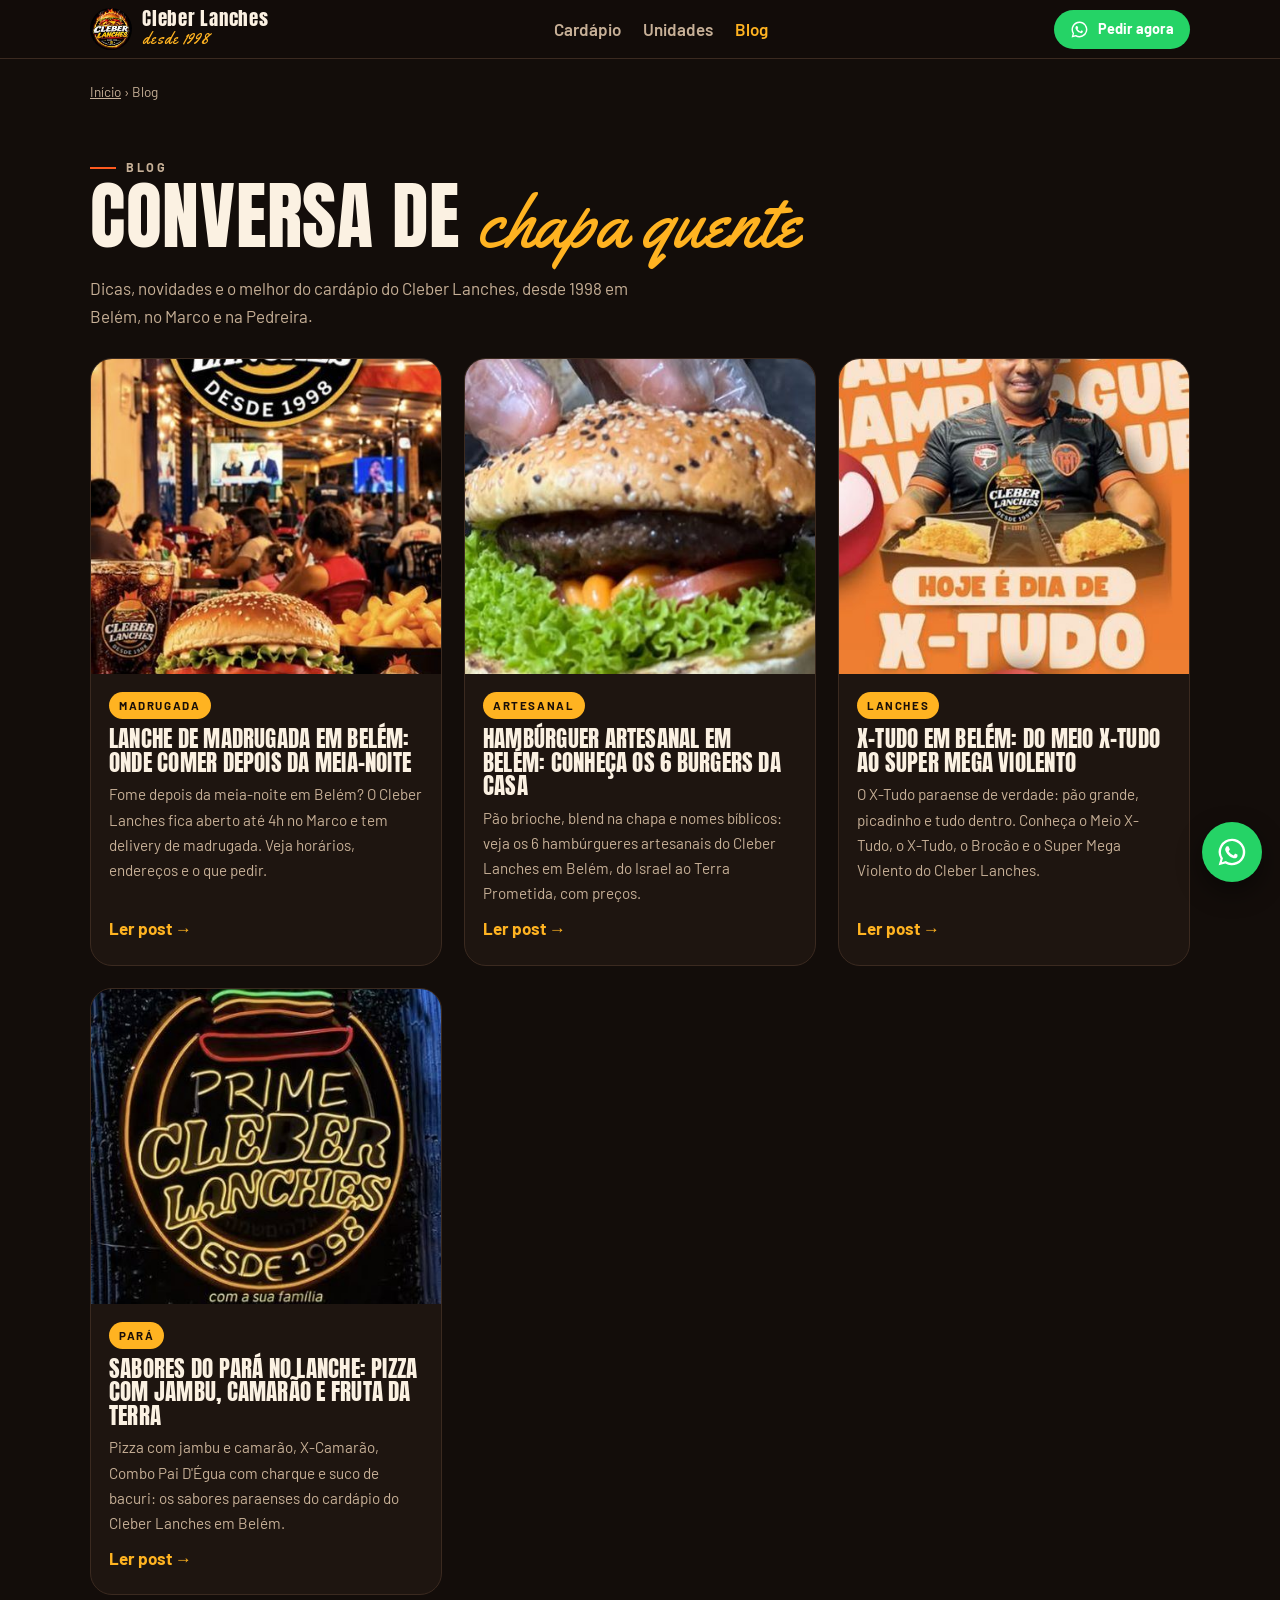
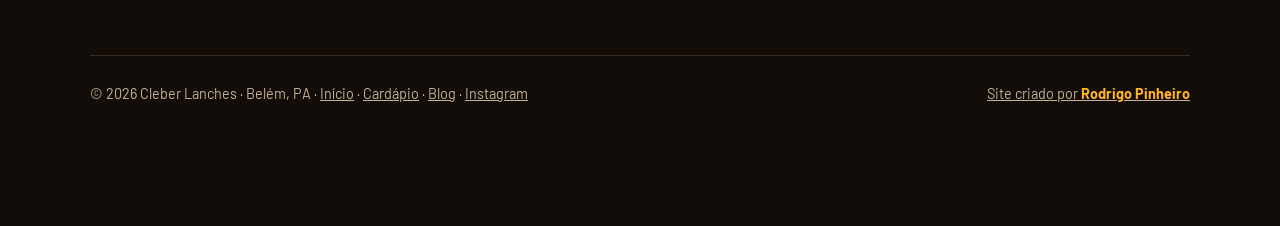
==== blog/index.html @ 635deb19 "Blog com 4 posts otimizados para SEO, links no menu e sitemap Co-Authored-By: Claude Opus 5.5 <norep" ====
<!doctype html><html lang="pt-BR"><head><meta charset="utf-8">
<script async src="https://www.googletagmanager.com/gtag/js?id=G-GJYD3EK0C2"></script>
<script>window.dataLayer=window.dataLayer||[];function gtag(){dataLayer.push(arguments);}gtag('js',new Date());gtag('config','G-GJYD3EK0C2');
document.addEventListener('click',function(e){var a=e.target.closest&&e.target.closest('a[href]');if(!a)return;var u=a.href;
if(/wa\.me\/5591982699855/.test(u)){gtag('event','clique_whatsapp_pedido',{texto:'blog: '+(a.textContent||'').trim().slice(0,50)});}
else if(/wa\.me\/5591991198584/.test(u)){gtag('event','clique_criador_site');}
else if(/google\.[^/]+\/maps/.test(u)){gtag('event','clique_como_chegar');}
else if(/instagram\.com/.test(u)){gtag('event','clique_instagram');}},true);</script>
<meta name="viewport" content="width=device-width,initial-scale=1,viewport-fit=cover"><meta name="theme-color" content="#130d0a">
<title>Blog do Cleber Lanches · Lanches, hambúrguer e sabores de Belém</title>
<meta name="description" content="Dicas de lanche de madrugada, hambúrguer artesanal, X-Tudo e sabores do Pará no blog do Cleber Lanches, desde 1998 em Belém.">
<meta name="keywords" content="blog Cleber Lanches, lanche Belém, hambúrguer Belém, lanche de madrugada Belém">
<meta name="robots" content="index,follow,max-image-preview:large">
<link rel="canonical" href="https://www.cleberlanches.com.br/blog/">
<link rel="icon" type="image/png" href="/favicon.png"><link rel="apple-touch-icon" href="/img/apple-touch-icon.png">
<meta property="og:type" content="website"><meta property="og:locale" content="pt_BR"><meta property="og:site_name" content="Cleber Lanches">
<meta property="og:title" content="Blog do Cleber Lanches · Lanches, hambúrguer e sabores de Belém"><meta property="og:description" content="Dicas de lanche de madrugada, hambúrguer artesanal, X-Tudo e sabores do Pará no blog do Cleber Lanches, desde 1998 em Belém.">
<meta property="og:url" content="https://www.cleberlanches.com.br/blog/"><meta property="og:image" content="https://www.cleberlanches.com.br/img/foto-13.jpg">
<meta name="twitter:card" content="summary_large_image">
<link rel="preconnect" href="https://fonts.googleapis.com"><link rel="preconnect" href="https://fonts.gstatic.com" crossorigin>
<link rel="stylesheet" href="https://fonts.googleapis.com/css2?family=Anton&family=Barlow:wght@400;600;700&family=Yellowtail&display=swap">
<link rel="stylesheet" href="/blog/blog.css">
<script type="application/ld+json">{"@context": "https://schema.org", "@type": "Blog", "name": "Blog do Cleber Lanches", "url": "https://www.cleberlanches.com.br/blog/", "publisher": {"@type": "Organization", "name": "Cleber Lanches", "logo": {"@type": "ImageObject", "url": "https://www.cleberlanches.com.br/img/logo.jpg"}}, "blogPost": [{"@type": "BlogPosting", "headline": "Lanche de madrugada em Belém: onde comer depois da meia-noite", "url": "https://www.cleberlanches.com.br/blog/lanche-de-madrugada-em-belem/", "datePublished": "2026-11-12"}, {"@type": "BlogPosting", "headline": "Hambúrguer artesanal em Belém: conheça os 6 burgers da casa", "url": "https://www.cleberlanches.com.br/blog/hamburguer-artesanal-em-belem/", "datePublished": "2026-11-12"}, {"@type": "BlogPosting", "headline": "X-Tudo em Belém: do Meio X-Tudo ao Super Mega Violento", "url": "https://www.cleberlanches.com.br/blog/x-tudo-em-belem/", "datePublished": "2026-11-12"}, {"@type": "BlogPosting", "headline": "Sabores do Pará no lanche: pizza com jambu, camarão e fruta da terra", "url": "https://www.cleberlanches.com.br/blog/sabores-do-para-pizza-com-jambu/", "datePublished": "2026-11-12"}]}</script>
</head><body>
<header><div class="wrap"><a class="brand" href="/"><img src="/img/logo-pequeno.jpg" width="160" height="160" alt=""><span>Cleber Lanches<small>desde 1998</small></span></a>
<nav class="top" aria-label="Seções"><a href="/#cardapio">Cardápio</a><a href="/#unidades">Unidades</a><a href="/blog/" aria-current="page">Blog</a></nav>
<a class="btn small wa" href="https://wa.me/5591982699855?text=Ol%C3%A1%21%20Vim%20pelo%20blog%20do%20Cleber%20Lanches%20e%20quero%20fazer%20um%20pedido." target="_blank" rel="noopener"><svg viewBox="0 0 24 24" aria-hidden="true" fill="currentColor"><path d="M12 2a10 10 0 0 0-8.6 15.1L2 22l5-1.3A10 10 0 1 0 12 2zm0 18.2c-1.5 0-3-.4-4.3-1.2l-.3-.2-3 .8.8-2.9-.2-.3A8.2 8.2 0 1 1 12 20.2zm4.5-6.1c-.2-.1-1.5-.7-1.7-.8-.2-.1-.4-.1-.6.1l-.8 1c-.1.2-.3.2-.5.1-1.4-.7-2.5-1.6-3.3-2.9-.2-.4.2-.4.7-1.3.1-.2 0-.3 0-.4l-.8-1.8c-.2-.5-.4-.4-.6-.4h-.5c-.2 0-.5.1-.7.3-.8.8-1 1.9-.6 3.1.6 1.6 1.7 3 3.1 4.1 1.5 1.1 2.9 1.5 3.8 1.5.8 0 1.6-.5 2-1.2.2-.5.2-1 .1-1.1-.1-.1-.3-.2-.6-.3z"/></svg>Pedir agora</a></div></header>
<main class="wrap"><p class="crumbs"><a href="/">Início</a> › Blog</p>
<div class="bhead"><p class="eyebrow">Blog</p><h1>Conversa de <span class="s">chapa quente</span></h1>
<p>Dicas, novidades e o melhor do cardápio do Cleber Lanches, desde 1998 em Belém, no Marco e na Pedreira.</p></div>
<div class="grid"><a class="card" href="/blog/lanche-de-madrugada-em-belem/"><img src="/img/foto-13.jpg" alt="Salão do Cleber Lanches cheio à noite em Belém" loading="lazy" width="420" height="315"><div class="t"><span class="tag">Madrugada</span><h2>Lanche de madrugada em Belém: onde comer depois da meia-noite</h2><p>Fome depois da meia-noite em Belém? O Cleber Lanches fica aberto até 4h no Marco e tem delivery de madrugada. Veja horários, endereços e o que pedir.</p><span class="more">Ler post →</span></div></a><a class="card" href="/blog/hamburguer-artesanal-em-belem/"><img src="/img/foto-12.jpg" alt="Hambúrguer artesanal do Cleber Lanches" loading="lazy" width="420" height="315"><div class="t"><span class="tag">Artesanal</span><h2>Hambúrguer artesanal em Belém: conheça os 6 burgers da casa</h2><p>Pão brioche, blend na chapa e nomes bíblicos: veja os 6 hambúrgueres artesanais do Cleber Lanches em Belém, do Israel ao Terra Prometida, com preços.</p><span class="more">Ler post →</span></div></a><a class="card" href="/blog/x-tudo-em-belem/"><img src="/img/foto-04.jpg" alt="Cleber segurando X-Tudo, hoje é dia de X-Tudo" loading="lazy" width="420" height="315"><div class="t"><span class="tag">Lanches</span><h2>X-Tudo em Belém: do Meio X-Tudo ao Super Mega Violento</h2><p>O X-Tudo paraense de verdade: pão grande, picadinho e tudo dentro. Conheça o Meio X-Tudo, o X-Tudo, o Brocão e o Super Mega Violento do Cleber Lanches.</p><span class="more">Ler post →</span></div></a><a class="card" href="/blog/sabores-do-para-pizza-com-jambu/"><img src="/img/foto-15.jpg" alt="Letreiro neon do Cleber Lanches" loading="lazy" width="420" height="315"><div class="t"><span class="tag">Pará</span><h2>Sabores do Pará no lanche: pizza com jambu, camarão e fruta da terra</h2><p>Pizza com jambu e camarão, X-Camarão, Combo Pai D&#x27;Égua com charque e suco de bacuri: os sabores paraenses do cardápio do Cleber Lanches em Belém.</p><span class="more">Ler post →</span></div></a></div></main><footer class="wrap"><span>© 2026 Cleber Lanches · Belém, PA · <a href="/">Início</a> · <a href="/#cardapio">Cardápio</a> · <a href="/blog/">Blog</a> · <a href="https://www.instagram.com/cleberlanchess?psln=OGtlM3A2dGRmdnAw" target="_blank" rel="noopener">Instagram</a></span>
<a href="https://wa.me/5591991198584?text=Ol%C3%A1%21%20Vim%20atrav%C3%A9s%20do%20site%20do%20Cleb%C3%A3o%2C%20do%20Cleber%20Lanches%2C%20e%20gostaria%20de%20fazer%20um%20or%C3%A7amento." target="_blank" rel="noopener">Site criado por <b>Rodrigo Pinheiro</b></a></footer>
<a class="fab" href="https://wa.me/5591982699855?text=Ol%C3%A1%21%20Vim%20pelo%20blog%20do%20Cleber%20Lanches%20e%20quero%20fazer%20um%20pedido." target="_blank" rel="noopener" aria-label="Pedir pelo WhatsApp"><svg viewBox="0 0 24 24" aria-hidden="true" fill="currentColor"><path d="M12 2a10 10 0 0 0-8.6 15.1L2 22l5-1.3A10 10 0 1 0 12 2zm0 18.2c-1.5 0-3-.4-4.3-1.2l-.3-.2-3 .8.8-2.9-.2-.3A8.2 8.2 0 1 1 12 20.2zm4.5-6.1c-.2-.1-1.5-.7-1.7-.8-.2-.1-.4-.1-.6.1l-.8 1c-.1.2-.3.2-.5.1-1.4-.7-2.5-1.6-3.3-2.9-.2-.4.2-.4.7-1.3.1-.2 0-.3 0-.4l-.8-1.8c-.2-.5-.4-.4-.6-.4h-.5c-.2 0-.5.1-.7.3-.8.8-1 1.9-.6 3.1.6 1.6 1.7 3 3.1 4.1 1.5 1.1 2.9 1.5 3.8 1.5.8 0 1.6-.5 2-1.2.2-.5.2-1 .1-1.1-.1-.1-.3-.2-.6-.3z"/></svg></a>
</body></html>
---- blog/blog.css ----
:root{--bg:#130d0a;--panel:#1e1510;--panel2:#281c15;--line:#3b2a20;--fg:#fbf1e2;--muted:#c7b097;--amber:#ffb321;--flame:#ff5a1f;--wa:#25d366;
--display:"Anton","Impact","Arial Narrow Bold",sans-serif;--body:"Barlow","Helvetica Neue",Arial,sans-serif;--script:"Yellowtail","Brush Script MT",cursive;color-scheme:dark}
*{box-sizing:border-box}html{overflow-x:clip}
body{margin:0;background:var(--bg);color:var(--fg);font:400 17px/1.65 var(--body);-webkit-font-smoothing:antialiased;padding:0 max(16px,env(safe-area-inset-left,0px))}
a{color:var(--amber)}img{max-width:100%;display:block}
.wrap{max-width:1100px;margin:0 auto}
header{position:sticky;top:0;z-index:20;margin:0 calc(-1*max(16px,env(safe-area-inset-left,0px)));padding:8px max(16px,env(safe-area-inset-left,0px));background:rgba(19,13,10,.94);backdrop-filter:blur(10px);-webkit-backdrop-filter:blur(10px);border-bottom:1px solid var(--line)}
header .wrap{display:flex;align-items:center;justify-content:space-between;gap:12px}
.brand{display:flex;align-items:center;gap:10px;text-decoration:none;color:var(--fg)}.brand img{width:42px;height:42px;border-radius:50%}
.brand span{font:400 1.2rem/1 var(--display);letter-spacing:.04em}.brand small{display:block;font:1rem var(--script);color:var(--amber)}
nav.top{display:flex;gap:22px}nav.top a{color:var(--muted);text-decoration:none;font-weight:600}nav.top a:hover,nav.top a[aria-current]{color:var(--amber)}
@media(max-width:720px){nav.top{display:none}}
.btn{display:inline-flex;align-items:center;gap:9px;padding:13px 22px;border-radius:999px;background:var(--amber);color:#1a0f08;font:700 1rem/1 var(--body);text-decoration:none}
.btn.small{padding:10px 16px;font-size:.9rem}.btn svg{width:19px;height:19px}.btn.wa{background:var(--wa);color:#fff}
h1,h2,h3{font-family:var(--display);font-weight:400;text-transform:uppercase;letter-spacing:.01em;line-height:1.02;margin:0}
.eyebrow{font-weight:700;font-size:.78rem;letter-spacing:.22em;text-transform:uppercase;color:var(--amber);display:flex;align-items:center;gap:10px;margin:0 0 12px}
.eyebrow::before{content:"";width:26px;height:2px;background:var(--flame)}
.crumbs{font-size:.85rem;color:var(--muted);margin:22px 0 0}.crumbs a{color:var(--muted)}
/* listagem */
.bhead{padding:40px 0 28px}.bhead h1{font-size:clamp(2.6rem,9vw,4.6rem)}.bhead h1 .s{font-family:var(--script);text-transform:none;color:var(--amber)}
.bhead p{color:var(--muted);max-width:56ch;margin:14px 0 0}
.grid{display:grid;grid-template-columns:repeat(auto-fill,minmax(260px,1fr));gap:22px;padding-bottom:60px}
.card{background:var(--panel);border:1px solid var(--line);border-radius:22px;overflow:hidden;text-decoration:none;color:var(--fg);display:flex;flex-direction:column;transition:transform .25s,border-color .25s}
.card:hover{transform:translateY(-4px);border-color:var(--amber)}
.card img{aspect-ratio:4/3;object-fit:cover;width:100%}
.card .t{padding:18px 18px 22px;display:flex;flex-direction:column;gap:8px;flex:1}
.card h2{font-size:1.45rem}.card p{color:var(--muted);font-size:.95rem;margin:0}
.tag{align-self:flex-start;font-size:.72rem;font-weight:700;letter-spacing:.14em;text-transform:uppercase;color:#1a0f08;background:var(--amber);border-radius:999px;padding:4px 10px}
.more{margin-top:auto;font-weight:700;color:var(--amber)}
/* post */
article{max-width:740px;margin:0 auto;padding-bottom:30px}
.ahead{padding:26px 0 22px}.ahead h1{font-size:clamp(2.2rem,7.5vw,3.6rem)}
.meta{color:var(--muted);font-size:.9rem;margin-top:14px}
.cover{border-radius:22px;overflow:hidden;border:1px solid var(--line);margin-bottom:28px}.cover img{width:100%;aspect-ratio:16/10;object-fit:cover}
article .lead{font-size:1.2rem;color:var(--fg)}
article h2{font-size:clamp(1.6rem,5vw,2.1rem);margin:38px 0 12px;color:var(--fg)}
article p,article li{color:#e9dcc8}article p{margin:0 0 16px}
article ul,article ol{padding-left:1.2em;margin:0 0 18px}article li{margin:0 0 10px}
article li::marker{color:var(--amber)}
.cta{margin:36px 0;padding:28px 22px;border-radius:24px;text-align:center;border:1px solid var(--line);background:radial-gradient(120% 90% at 50% 0%,rgba(255,90,31,.32),transparent 60%),var(--panel)}
.cta h2{margin:0 0 6px;font-size:2rem}.cta p{color:var(--muted);margin:0 0 18px}.cta .b{display:flex;gap:10px;flex-wrap:wrap;justify-content:center}
.faq h2{margin-top:10px}.faq details{border:1px solid var(--line);border-radius:16px;background:var(--panel);padding:14px 18px;margin-bottom:10px}
.faq summary{cursor:pointer;font-weight:700}.faq details p{margin:10px 0 0;color:var(--muted)}
.rel{max-width:740px;margin:0 auto 50px}.rel h2{font-size:1.6rem;margin-bottom:14px}
.rel .grid{grid-template-columns:repeat(auto-fill,minmax(210px,1fr));padding:0}.rel .card h2{font-size:1.15rem}
footer{border-top:1px solid var(--line);padding:26px 0 120px;color:var(--muted);font-size:.9rem;display:flex;flex-wrap:wrap;gap:10px 22px;justify-content:space-between}
footer a{color:var(--muted)}footer b{color:var(--amber)}
.fab{position:fixed;right:18px;bottom:calc(18px + env(safe-area-inset-bottom,0px));z-index:25;width:60px;height:60px;border-radius:50%;background:var(--wa);color:#fff;display:grid;place-items:center;box-shadow:0 10px 26px rgba(0,0,0,.45)}
.fab svg{width:32px;height:32px}
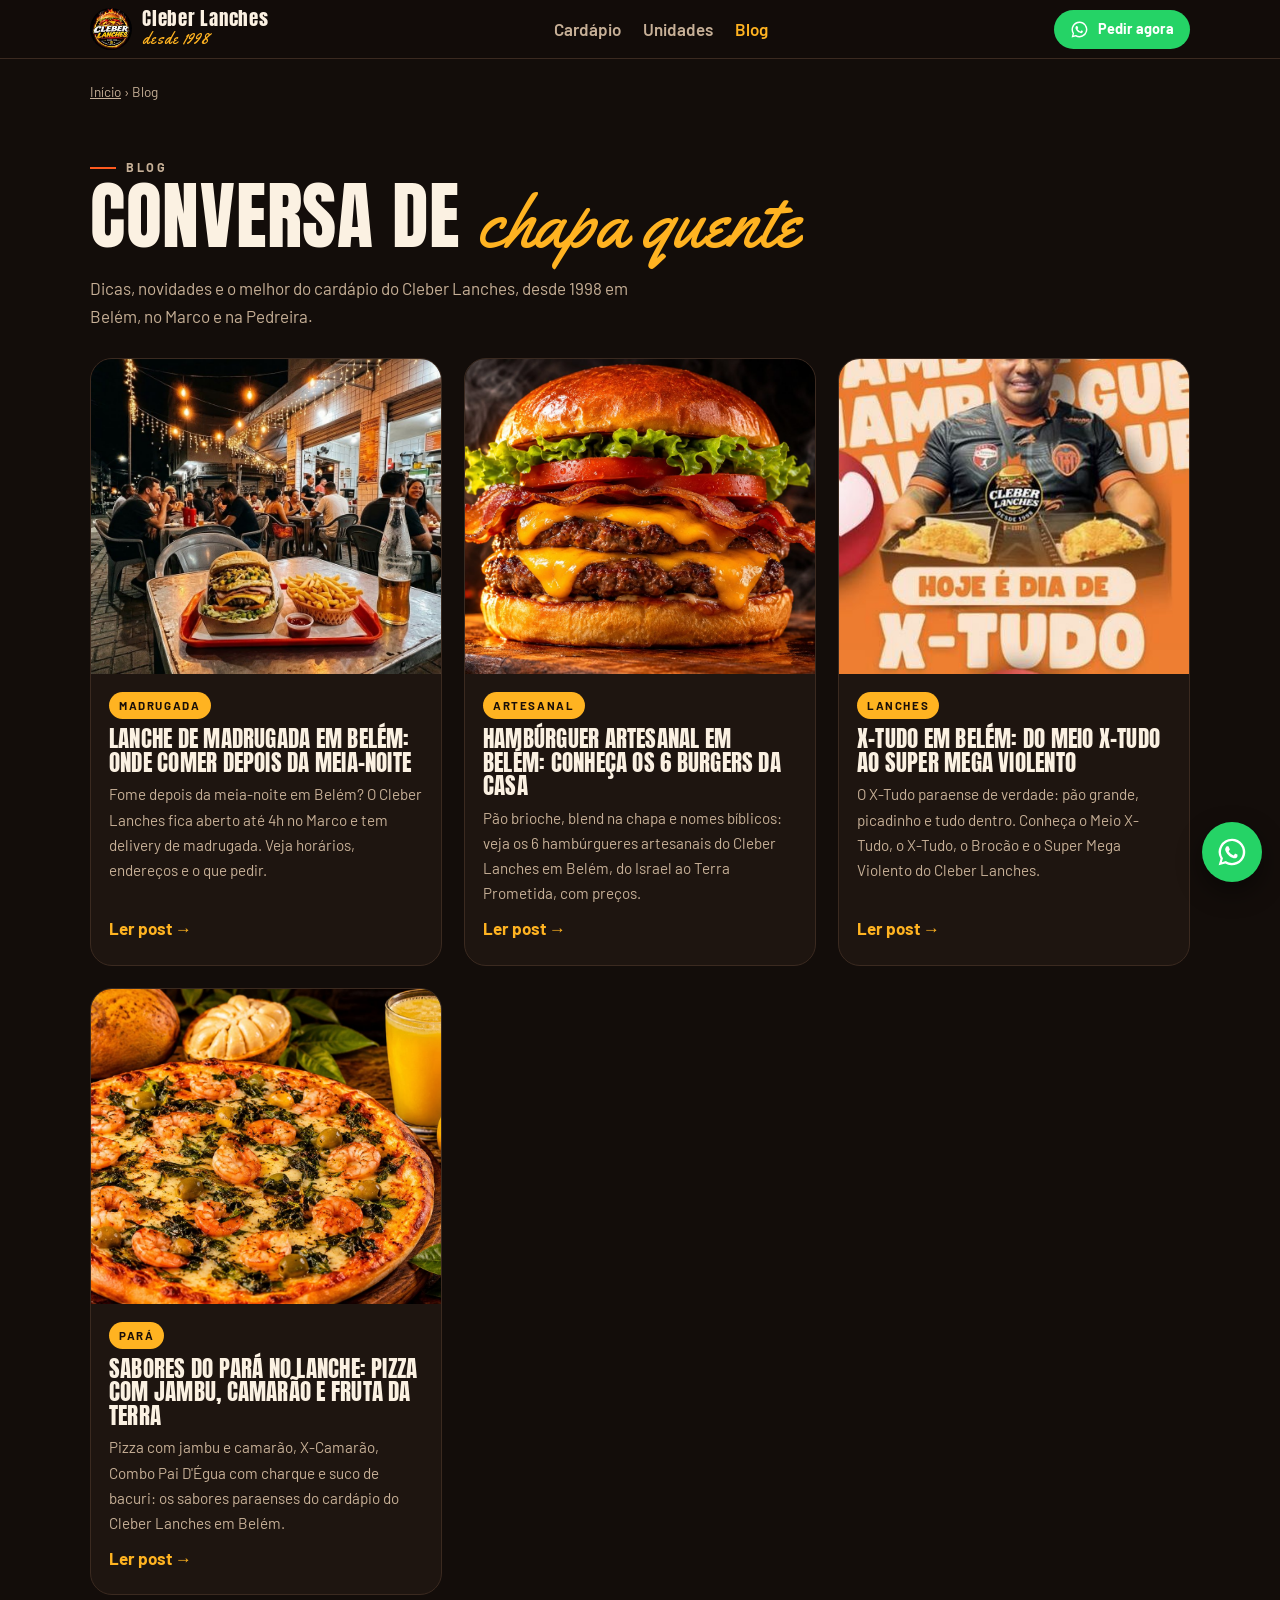
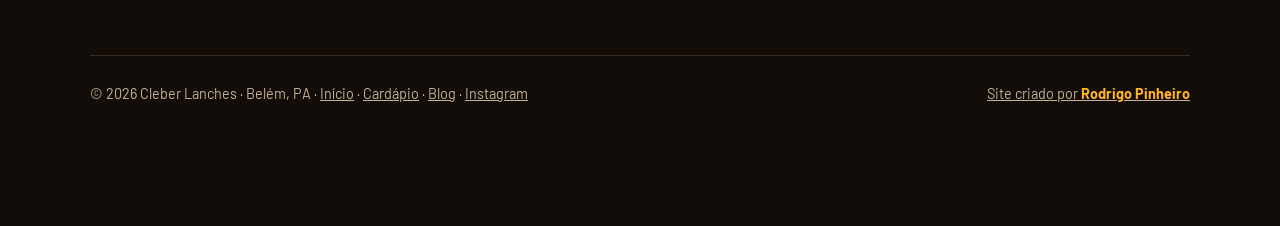
==== commit d54c8b56: "Fotos novas de capa nos posts do blog Co-Authored-By: Claude Opus 5.5 <noreply@anthropic.com> Claude" ====
--- a/blog/index.html
+++ b/blog/index.html
@@ -15,7 +15,7 @@
 <link rel="icon" type="image/png" href="/favicon.png"><link rel="apple-touch-icon" href="/img/apple-touch-icon.png">
 <meta property="og:type" content="website"><meta property="og:locale" content="pt_BR"><meta property="og:site_name" content="Cleber Lanches">
 <meta property="og:title" content="Blog do Cleber Lanches · Lanches, hambúrguer e sabores de Belém"><meta property="og:description" content="Dicas de lanche de madrugada, hambúrguer artesanal, X-Tudo e sabores do Pará no blog do Cleber Lanches, desde 1998 em Belém.">
-<meta property="og:url" content="https://www.cleberlanches.com.br/blog/"><meta property="og:image" content="https://www.cleberlanches.com.br/img/foto-13.jpg">
+<meta property="og:url" content="https://www.cleberlanches.com.br/blog/"><meta property="og:image" content="https://www.cleberlanches.com.br/img/blog-madrugada.jpg">
 <meta name="twitter:card" content="summary_large_image">
 <link rel="preconnect" href="https://fonts.googleapis.com"><link rel="preconnect" href="https://fonts.gstatic.com" crossorigin>
 <link rel="stylesheet" href="https://fonts.googleapis.com/css2?family=Anton&family=Barlow:wght@400;600;700&family=Yellowtail&display=swap">
@@ -28,7 +28,7 @@
 <main class="wrap"><p class="crumbs"><a href="/">Início</a> › Blog</p>
 <div class="bhead"><p class="eyebrow">Blog</p><h1>Conversa de <span class="s">chapa quente</span></h1>
 <p>Dicas, novidades e o melhor do cardápio do Cleber Lanches, desde 1998 em Belém, no Marco e na Pedreira.</p></div>
-<div class="grid"><a class="card" href="/blog/lanche-de-madrugada-em-belem/"><img src="/img/foto-13.jpg" alt="Salão do Cleber Lanches cheio à noite em Belém" loading="lazy" width="420" height="315"><div class="t"><span class="tag">Madrugada</span><h2>Lanche de madrugada em Belém: onde comer depois da meia-noite</h2><p>Fome depois da meia-noite em Belém? O Cleber Lanches fica aberto até 4h no Marco e tem delivery de madrugada. Veja horários, endereços e o que pedir.</p><span class="more">Ler post →</span></div></a><a class="card" href="/blog/hamburguer-artesanal-em-belem/"><img src="/img/foto-12.jpg" alt="Hambúrguer artesanal do Cleber Lanches" loading="lazy" width="420" height="315"><div class="t"><span class="tag">Artesanal</span><h2>Hambúrguer artesanal em Belém: conheça os 6 burgers da casa</h2><p>Pão brioche, blend na chapa e nomes bíblicos: veja os 6 hambúrgueres artesanais do Cleber Lanches em Belém, do Israel ao Terra Prometida, com preços.</p><span class="more">Ler post →</span></div></a><a class="card" href="/blog/x-tudo-em-belem/"><img src="/img/foto-04.jpg" alt="Cleber segurando X-Tudo, hoje é dia de X-Tudo" loading="lazy" width="420" height="315"><div class="t"><span class="tag">Lanches</span><h2>X-Tudo em Belém: do Meio X-Tudo ao Super Mega Violento</h2><p>O X-Tudo paraense de verdade: pão grande, picadinho e tudo dentro. Conheça o Meio X-Tudo, o X-Tudo, o Brocão e o Super Mega Violento do Cleber Lanches.</p><span class="more">Ler post →</span></div></a><a class="card" href="/blog/sabores-do-para-pizza-com-jambu/"><img src="/img/foto-15.jpg" alt="Letreiro neon do Cleber Lanches" loading="lazy" width="420" height="315"><div class="t"><span class="tag">Pará</span><h2>Sabores do Pará no lanche: pizza com jambu, camarão e fruta da terra</h2><p>Pizza com jambu e camarão, X-Camarão, Combo Pai D&#x27;Égua com charque e suco de bacuri: os sabores paraenses do cardápio do Cleber Lanches em Belém.</p><span class="more">Ler post →</span></div></a></div></main><footer class="wrap"><span>© 2026 Cleber Lanches · Belém, PA · <a href="/">Início</a> · <a href="/#cardapio">Cardápio</a> · <a href="/blog/">Blog</a> · <a href="https://www.instagram.com/cleberlanchess?psln=OGtlM3A2dGRmdnAw" target="_blank" rel="noopener">Instagram</a></span>
+<div class="grid"><a class="card" href="/blog/lanche-de-madrugada-em-belem/"><img src="/img/blog-madrugada.jpg" alt="Lanche com batata frita e cerveja em mesa na calçada à noite em Belém" loading="lazy" width="420" height="315"><div class="t"><span class="tag">Madrugada</span><h2>Lanche de madrugada em Belém: onde comer depois da meia-noite</h2><p>Fome depois da meia-noite em Belém? O Cleber Lanches fica aberto até 4h no Marco e tem delivery de madrugada. Veja horários, endereços e o que pedir.</p><span class="more">Ler post →</span></div></a><a class="card" href="/blog/hamburguer-artesanal-em-belem/"><img src="/img/blog-hamburguer-artesanal.jpg" alt="Hambúrguer artesanal no pão brioche com 2 blends, cheddar e bacon" loading="lazy" width="420" height="315"><div class="t"><span class="tag">Artesanal</span><h2>Hambúrguer artesanal em Belém: conheça os 6 burgers da casa</h2><p>Pão brioche, blend na chapa e nomes bíblicos: veja os 6 hambúrgueres artesanais do Cleber Lanches em Belém, do Israel ao Terra Prometida, com preços.</p><span class="more">Ler post →</span></div></a><a class="card" href="/blog/x-tudo-em-belem/"><img src="/img/foto-04.jpg" alt="Cleber segurando X-Tudo, hoje é dia de X-Tudo" loading="lazy" width="420" height="315"><div class="t"><span class="tag">Lanches</span><h2>X-Tudo em Belém: do Meio X-Tudo ao Super Mega Violento</h2><p>O X-Tudo paraense de verdade: pão grande, picadinho e tudo dentro. Conheça o Meio X-Tudo, o X-Tudo, o Brocão e o Super Mega Violento do Cleber Lanches.</p><span class="more">Ler post →</span></div></a><a class="card" href="/blog/sabores-do-para-pizza-com-jambu/"><img src="/img/blog-pizza-jambu.jpg" alt="Pizza com jambu e camarão e suco de bacuri" loading="lazy" width="420" height="315"><div class="t"><span class="tag">Pará</span><h2>Sabores do Pará no lanche: pizza com jambu, camarão e fruta da terra</h2><p>Pizza com jambu e camarão, X-Camarão, Combo Pai D&#x27;Égua com charque e suco de bacuri: os sabores paraenses do cardápio do Cleber Lanches em Belém.</p><span class="more">Ler post →</span></div></a></div></main><footer class="wrap"><span>© 2026 Cleber Lanches · Belém, PA · <a href="/">Início</a> · <a href="/#cardapio">Cardápio</a> · <a href="/blog/">Blog</a> · <a href="https://www.instagram.com/cleberlanchess?psln=OGtlM3A2dGRmdnAw" target="_blank" rel="noopener">Instagram</a></span>
 <a href="https://wa.me/5591991198584?text=Ol%C3%A1%21%20Vim%20atrav%C3%A9s%20do%20site%20do%20Cleb%C3%A3o%2C%20do%20Cleber%20Lanches%2C%20e%20gostaria%20de%20fazer%20um%20or%C3%A7amento." target="_blank" rel="noopener">Site criado por <b>Rodrigo Pinheiro</b></a></footer>
 <a class="fab" href="https://wa.me/5591982699855?text=Ol%C3%A1%21%20Vim%20pelo%20blog%20do%20Cleber%20Lanches%20e%20quero%20fazer%20um%20pedido." target="_blank" rel="noopener" aria-label="Pedir pelo WhatsApp"><svg viewBox="0 0 24 24" aria-hidden="true" fill="currentColor"><path d="M12 2a10 10 0 0 0-8.6 15.1L2 22l5-1.3A10 10 0 1 0 12 2zm0 18.2c-1.5 0-3-.4-4.3-1.2l-.3-.2-3 .8.8-2.9-.2-.3A8.2 8.2 0 1 1 12 20.2zm4.5-6.1c-.2-.1-1.5-.7-1.7-.8-.2-.1-.4-.1-.6.1l-.8 1c-.1.2-.3.2-.5.1-1.4-.7-2.5-1.6-3.3-2.9-.2-.4.2-.4.7-1.3.1-.2 0-.3 0-.4l-.8-1.8c-.2-.5-.4-.4-.6-.4h-.5c-.2 0-.5.1-.7.3-.8.8-1 1.9-.6 3.1.6 1.6 1.7 3 3.1 4.1 1.5 1.1 2.9 1.5 3.8 1.5.8 0 1.6-.5 2-1.2.2-.5.2-1 .1-1.1-.1-.1-.3-.2-.6-.3z"/></svg></a>
 </body></html>
